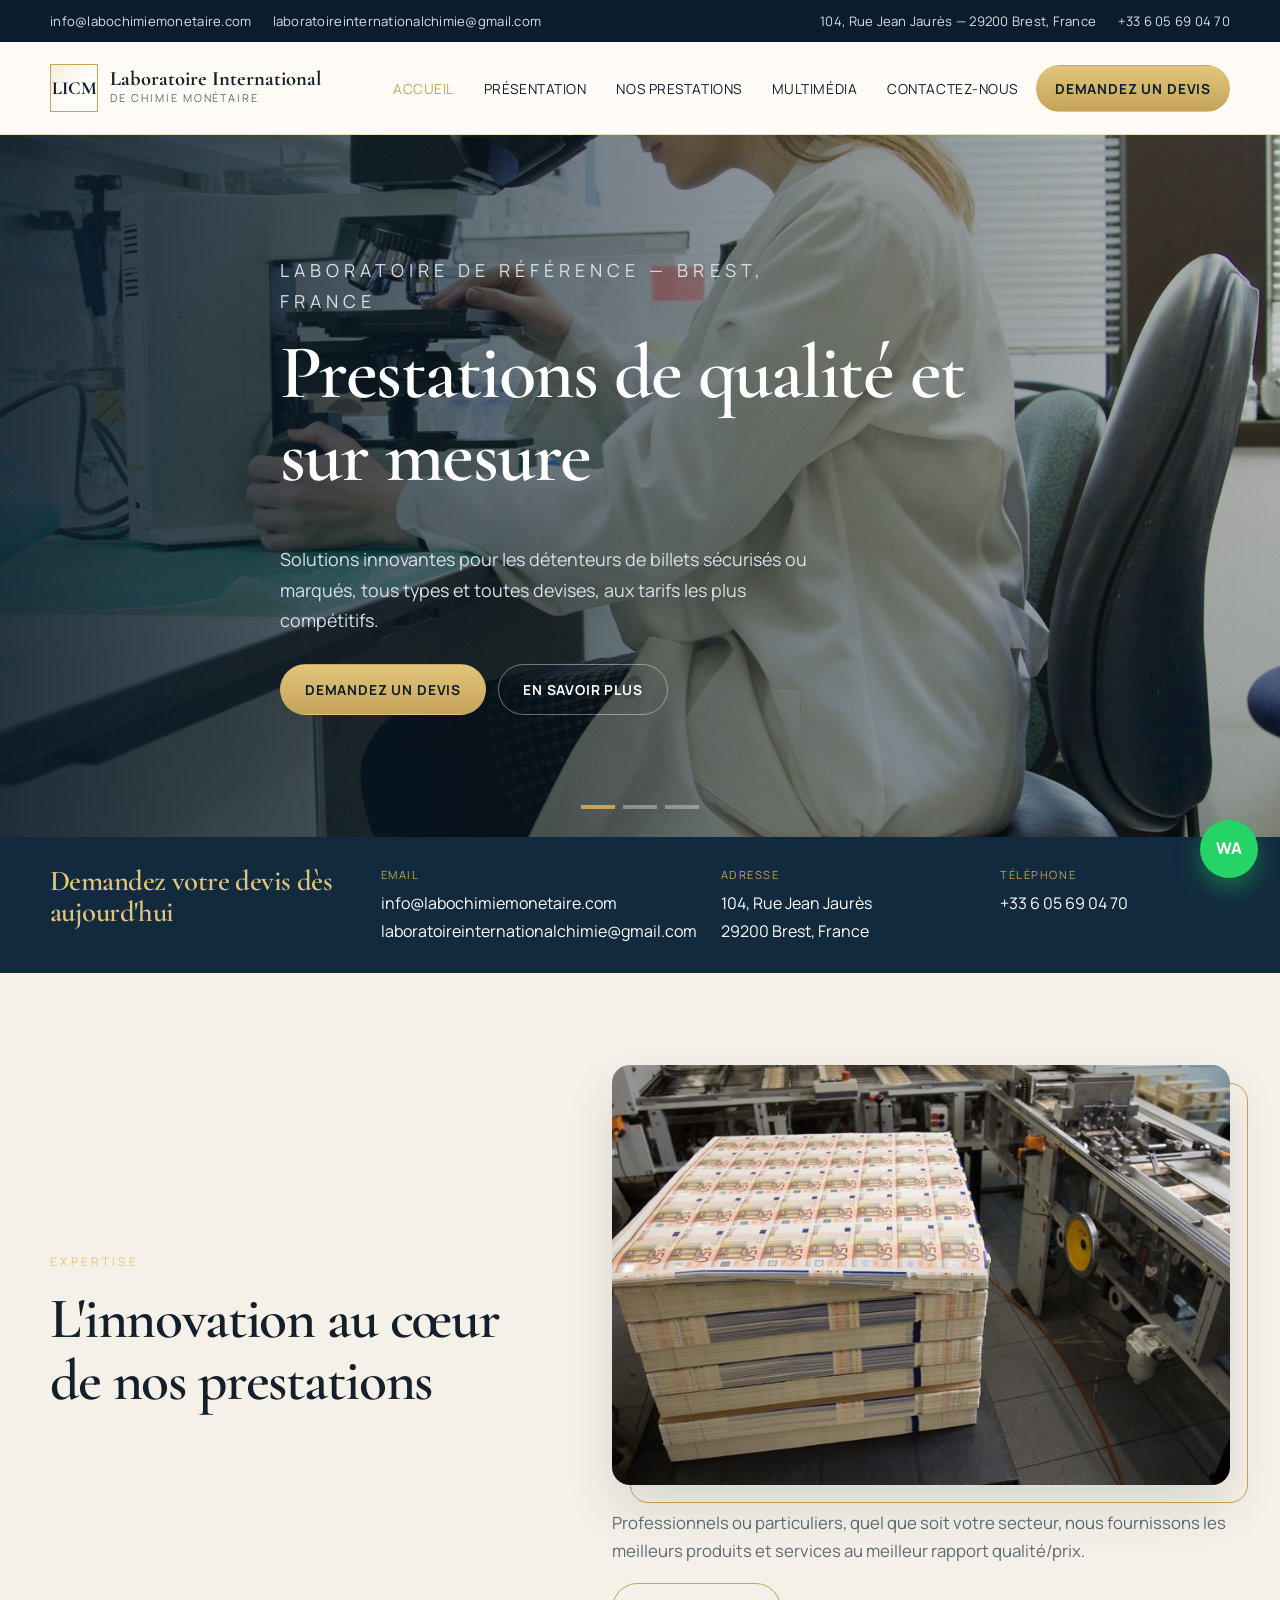
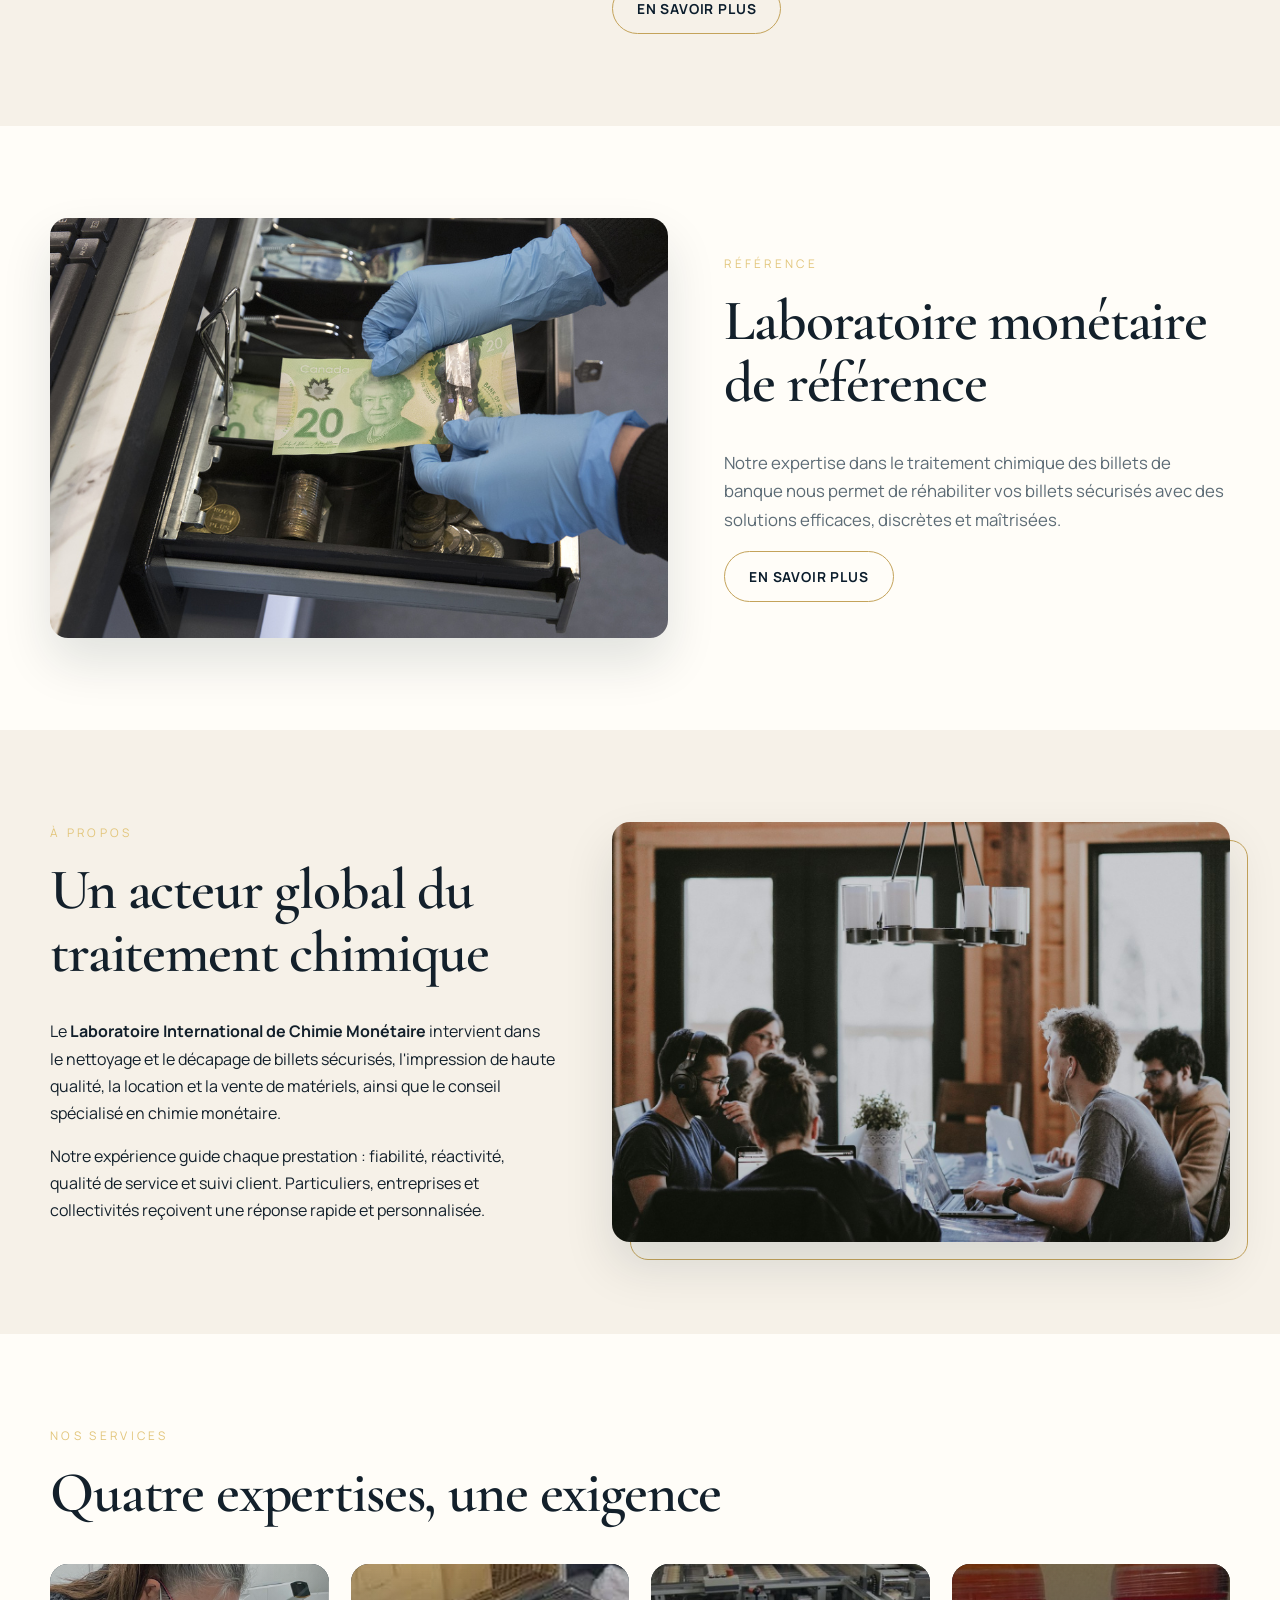
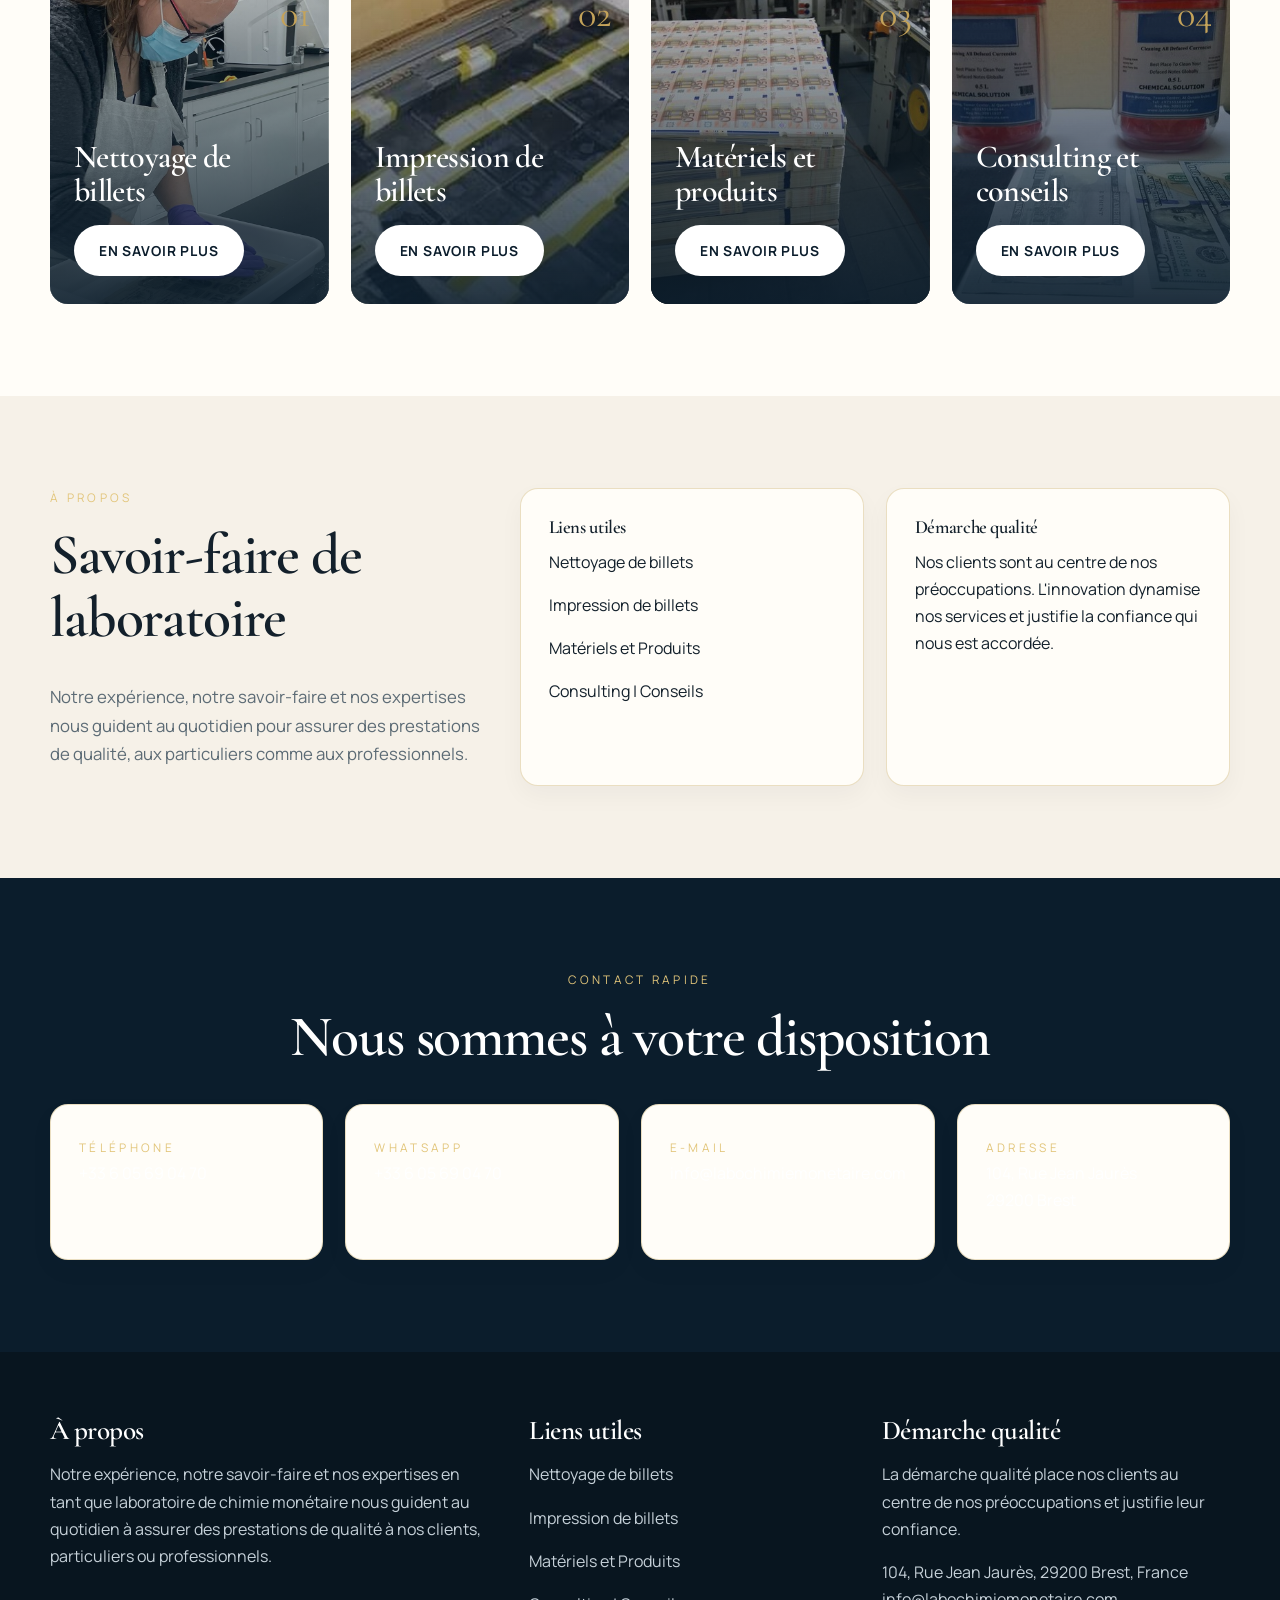
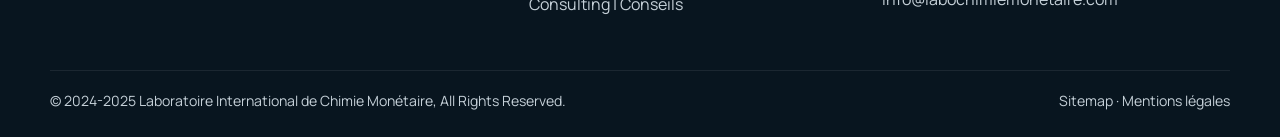
==== index.html @ df9d9477 "first commit" ====
<!DOCTYPE html>
<html lang="fr">
<head>
  <meta charset="UTF-8">
  <meta name="viewport" content="width=device-width, initial-scale=1.0">
  <meta name="description" content="Laboratoire International de Chimie Monétaire — nettoyage, impression, matériels et conseils pour billets de banque sécurisés.">
  <title>Accueil | Laboratoire International de Chimie Monétaire</title>
  <link rel="canonical" href="https://www.labochimiemonetaire.com/">
  <link rel="preconnect" href="https://fonts.googleapis.com">
  <link rel="preconnect" href="https://fonts.gstatic.com" crossorigin>
  <link href="https://fonts.googleapis.com/css2?family=Cormorant+Garamond:wght@500;600;700&family=Manrope:wght@400;500;600;700&display=swap" rel="stylesheet">
  <link rel="stylesheet" href="styles.css">
</head>
<body>
  <a class="skip-link" href="#contenu">Aller au contenu</a>
  <div class="topbar">
    <div class="container topbar-inner">
      <div>
        <span>info@labochimiemonetaire.com</span>
        <span>laboratoireinternationalchimie@gmail.com</span>
      </div>
      <div>
        <span>104, Rue Jean Jaurès — 29200 Brest, France</span>
        <a href="tel:+33605690470">+33 6 05 69 04 70</a>
      </div>
    </div>
  </div>

  <header class="site-header">
    <div class="container header-inner">
      <a class="brand" href="index.html">
        <span class="brand-mark">LICM</span>
        <span>
          <strong>Laboratoire International</strong>
          <small>de Chimie Monétaire</small>
        </span>
      </a>
      <button class="menu-toggle" type="button" aria-label="Ouvrir le menu"><span></span><span></span><span></span></button>
      <nav>
        <ul>
          <li><a class="active" href="index.html">Accueil</a></li>
          <li><a href="presentation.html">Présentation</a></li>
          <li class="menu-has-sub">
            <a href="#services">Nos Prestations</a>
            <div class="submenu">
              <a href="services/nettoyage.html">Nettoyage de billets</a>
              <a href="services/impression.html">Impression de billets</a>
              <a href="services/materiels.html">Matériels et Produits</a>
              <a href="services/consulting.html">Consulting | Conseils</a>
            </div>
          </li>
          <li><a href="multimedia.html">Multimédia</a></li>
          <li><a href="contact.html">Contactez-nous</a></li>
          <li><a class="btn btn-gold nav-cta" href="devis.html">Demandez un devis</a></li>
        </ul>
      </nav>
    </div>
  </header>

  <section class="hero">
    <div class="hero-slide is-active" style="background-image:url('images/hero.jpg')"></div>
    <div class="hero-slide" style="background-image:url('images/laboratoire.jpg')"></div>
    <div class="hero-slide" style="background-image:url('images/precision.jpg')"></div>
    <div class="container hero-content">
      <p class="kicker">Laboratoire de référence — Brest, France</p>
      <h1>Prestations de qualité et sur mesure</h1>
      <p>Solutions innovantes pour les détenteurs de billets sécurisés ou marqués, tous types et toutes devises, aux tarifs les plus compétitifs.</p>
      <div class="hero-actions">
        <a class="btn btn-gold" href="devis.html">Demandez un devis</a>
        <a class="btn btn-ghost" href="presentation.html">En savoir plus</a>
      </div>
    </div>
    <div class="hero-dots">
      <button class="is-active" type="button" aria-label="Slide 1"></button>
      <button type="button" aria-label="Slide 2"></button>
      <button type="button" aria-label="Slide 3"></button>
    </div>
  </section>

  <section class="quote-strip">
    <div class="container quote-grid">
      <h2>Demandez votre devis dès aujourd'hui</h2>
      <div>
        <small>Email</small>
        <a href="mailto:info@labochimiemonetaire.com">info@labochimiemonetaire.com</a><br>
        <a href="mailto:laboratoireinternationalchimie@gmail.com">laboratoireinternationalchimie@gmail.com</a>
      </div>
      <div>
        <small>Adresse</small>
        104, Rue Jean Jaurès<br>29200 Brest, France
      </div>
      <div>
        <small>Téléphone</small>
        <a href="https://wa.me/33605690470">+33 6 05 69 04 70</a>
      </div>
    </div>
  </section>

  <main id="contenu">
    <section class="section">
      <div class="container split">
        <div>
          <p class="kicker">Expertise</p>
          <h2 class="display">L'innovation au cœur de nos prestations</h2>
        </div>
        <div>
          <div class="media-frame"><img src="images/slide2.jpg" alt="Innovation et précision de laboratoire"></div>
          <p class="lead" style="margin-top:24px">Professionnels ou particuliers, quel que soit votre secteur, nous fournissons les meilleurs produits et services au meilleur rapport qualité/prix.</p>
          <a class="btn btn-outline" href="presentation.html">En savoir plus</a>
        </div>
      </div>
    </section>

    <section class="section section-alt">
      <div class="container split reverse">
        <div class="media-frame"><img src="images/laboratoire.jpg" alt="Laboratoire monétaire de référence"></div>
        <div>
          <p class="kicker">Référence</p>
          <h2 class="display">Laboratoire monétaire de référence</h2>
          <p class="lead">Notre expertise dans le traitement chimique des billets de banque nous permet de réhabiliter vos billets sécurisés avec des solutions efficaces, discrètes et maîtrisées.</p>
          <a class="btn btn-outline" href="presentation.html">En savoir plus</a>
        </div>
      </div>
    </section>

    <section class="section">
      <div class="container split">
        <div>
          <p class="kicker">À propos</p>
          <h2 class="display">Un acteur global du traitement chimique</h2>
          <p>Le <strong>Laboratoire International de Chimie Monétaire</strong> intervient dans le nettoyage et le décapage de billets sécurisés, l'impression de haute qualité, la location et la vente de matériels, ainsi que le conseil spécialisé en chimie monétaire.</p>
          <p>Notre expérience guide chaque prestation : fiabilité, réactivité, qualité de service et suivi client. Particuliers, entreprises et collectivités reçoivent une réponse rapide et personnalisée.</p>
        </div>
        <div class="media-frame"><img src="images/team.jpg" alt="Équipe et accompagnement client"></div>
      </div>
    </section>

    <section class="section section-alt" id="services">
      <div class="container">
        <p class="kicker">Nos services</p>
        <h2 class="display">Quatre expertises, une exigence</h2>
        <div class="services-grid" style="margin-top:40px">
          <article class="service-card" style="--card-image:url('images/nettoyage-new.jpg')">
            <span class="service-num">01</span>
            <h3>Nettoyage de billets</h3>
            <a class="btn" href="services/nettoyage.html">En savoir plus</a>
          </article>
          <article class="service-card" style="--card-image:url('images/slide1.jpg')">
            <span class="service-num">02</span>
            <h3>Impression de billets</h3>
            <a class="btn" href="services/impression.html">En savoir plus</a>
          </article>
          <article class="service-card" style="--card-image:url('images/slide2.jpg')">
            <span class="service-num">03</span>
            <h3>Matériels et produits</h3>
            <a class="btn" href="services/materiels.html">En savoir plus</a>
          </article>
          <article class="service-card" style="--card-image:url('images/slide3.jpg')">
            <span class="service-num">04</span>
            <h3>Consulting et conseils</h3>
            <a class="btn" href="services/consulting.html">En savoir plus</a>
          </article>
        </div>
      </div>
    </section>

    <section class="section">
      <div class="container quality-grid">
        <article>
          <p class="kicker">À propos</p>
          <h2 class="display">Savoir-faire de laboratoire</h2>
          <p class="lead">Notre expérience, notre savoir-faire et nos expertises nous guident au quotidien pour assurer des prestations de qualité, aux particuliers comme aux professionnels.</p>
        </article>
        <article class="panel">
          <h3>Liens utiles</h3>
          <p><a href="services/nettoyage.html">Nettoyage de billets</a></p>
          <p><a href="services/impression.html">Impression de billets</a></p>
          <p><a href="services/materiels.html">Matériels et Produits</a></p>
          <p><a href="services/consulting.html">Consulting | Conseils</a></p>
        </article>
        <article class="panel">
          <h3>Démarche qualité</h3>
          <p>Nos clients sont au centre de nos préoccupations. L'innovation dynamise nos services et justifie la confiance qui nous est accordée.</p>
        </article>
      </div>
    </section>

    <section class="section cta-band">
      <div class="container">
        <p class="kicker">Contact rapide</p>
        <h2 class="display">Nous sommes à votre disposition</h2>
        <div class="contact-cards" style="margin-top:36px;text-align:left">
          <article class="panel"><small class="kicker">Téléphone</small><p>+33 6 05 69 04 70</p></article>
          <article class="panel"><small class="kicker">WhatsApp</small><p>+33 6 05 69 04 70</p></article>
          <article class="panel"><small class="kicker">E-mail</small><p>info@labochimiemonetaire.com</p></article>
          <article class="panel"><small class="kicker">Adresse</small><p>104, Rue Jean Jaurès<br>29200 Brest</p></article>
        </div>
      </div>
    </section>
  </main>

  <footer>
    <div class="container footer-grid">
      <div>
        <h3>À propos</h3>
        <p>Notre expérience, notre savoir-faire et nos expertises en tant que laboratoire de chimie monétaire nous guident au quotidien à assurer des prestations de qualité à nos clients, particuliers ou professionnels.</p>
      </div>
      <div>
        <h3>Liens utiles</h3>
        <p><a href="services/nettoyage.html">Nettoyage de billets</a></p>
        <p><a href="services/impression.html">Impression de billets</a></p>
        <p><a href="services/materiels.html">Matériels et Produits</a></p>
        <p><a href="services/consulting.html">Consulting | Conseils</a></p>
      </div>
      <div>
        <h3>Démarche qualité</h3>
        <p>La démarche qualité place nos clients au centre de nos préoccupations et justifie leur confiance.</p>
        <p>104, Rue Jean Jaurès, 29200 Brest, France<br>
        <a href="mailto:info@labochimiemonetaire.com">info@labochimiemonetaire.com</a></p>
      </div>
    </div>
    <div class="container legal">
      <span>© 2024-2025 Laboratoire International de Chimie Monétaire, All Rights Reserved.</span>
      <span><a href="sitemap.html">Sitemap</a> · <a href="mentions-legales.html">Mentions légales</a></span>
    </div>
  </footer>

  <a class="whatsapp" href="https://wa.me/33605690470?text=Bonjour,%20je%20souhaite%20obtenir%20des%20informations%20sur%20vos%20services." target="_blank" rel="noopener" title="WhatsApp">WA</a>
  <script src="script.js"></script>
</body>
</html>
---- styles.css ----
:root {
  --navy: #0b1d2c;
  --navy-2: #122a3d;
  --ink: #13202b;
  --gold: #c4a35a;
  --gold-2: #e2c57a;
  --cream: #f6f1e8;
  --paper: #fffdf8;
  --muted: #5c6b75;
  --line: rgba(196, 163, 90, 0.35);
  --shadow: 0 24px 50px rgba(11, 29, 44, 0.12);
  --radius: 18px;
  --max: 1180px;
  --header-h: 92px;
}

*,
*::before,
*::after {
  box-sizing: border-box;
}

html {
  scroll-behavior: smooth;
}

body {
  margin: 0;
  color: var(--ink);
  background: var(--cream);
  font-family: "Manrope", system-ui, sans-serif;
  line-height: 1.7;
}

img {
  max-width: 100%;
  display: block;
}

a {
  color: inherit;
  text-decoration: none;
}

h1, h2, h3, h4 {
  font-family: "Cormorant Garamond", Georgia, serif;
  font-weight: 600;
  line-height: 1.08;
  margin: 0 0 0.6em;
  letter-spacing: -0.02em;
}

p {
  margin: 0 0 1em;
}

.container {
  width: min(var(--max), calc(100% - 40px));
  margin: 0 auto;
}

.skip-link {
  position: absolute;
  left: -999px;
}

/* Topbar */
.topbar {
  background: var(--navy);
  color: #d7e0e8;
  font-size: 0.82rem;
  letter-spacing: 0.02em;
}

.topbar-inner {
  display: flex;
  justify-content: space-between;
  gap: 16px;
  padding: 10px 0;
  flex-wrap: wrap;
}

.topbar a:hover {
  color: var(--gold-2);
}

.topbar span {
  margin-right: 18px;
  white-space: nowrap;
}

/* Header */
.site-header {
  position: sticky;
  top: 0;
  z-index: 40;
  background: rgba(255, 253, 248, 0.92);
  backdrop-filter: blur(16px);
  border-bottom: 1px solid var(--line);
}

.header-inner {
  display: flex;
  align-items: center;
  justify-content: space-between;
  min-height: var(--header-h);
  gap: 24px;
}

.brand {
  display: flex;
  align-items: center;
  gap: 12px;
}

.brand-mark {
  width: 48px;
  height: 48px;
  border: 1px solid var(--gold);
  display: grid;
  place-items: center;
  color: var(--navy);
  font-family: "Cormorant Garamond", serif;
  font-size: 1.15rem;
  font-weight: 700;
  background:
    linear-gradient(135deg, rgba(196, 163, 90, 0.18), transparent 55%),
    var(--paper);
}

.brand strong {
  display: block;
  font-family: "Cormorant Garamond", serif;
  font-size: 1.28rem;
  line-height: 1;
}

.brand small {
  display: block;
  font-size: 0.68rem;
  letter-spacing: 0.18em;
  text-transform: uppercase;
  color: var(--muted);
}

nav ul {
  list-style: none;
  display: flex;
  align-items: center;
  gap: 6px;
  margin: 0;
  padding: 0;
}

nav a {
  display: block;
  padding: 10px 12px;
  font-size: 0.86rem;
  letter-spacing: 0.04em;
  text-transform: uppercase;
  color: var(--navy);
}

nav a:hover,
nav a.active {
  color: var(--gold);
}

.menu-has-sub {
  position: relative;
}

.submenu {
  position: absolute;
  top: 100%;
  left: 0;
  min-width: 250px;
  background: var(--paper);
  border: 1px solid var(--line);
  box-shadow: var(--shadow);
  padding: 10px 0;
  display: none;
}

.menu-has-sub:hover .submenu,
.menu-has-sub:focus-within .submenu {
  display: block;
}

.submenu a {
  text-transform: none;
  letter-spacing: 0;
}

.btn {
  display: inline-flex;
  align-items: center;
  justify-content: center;
  gap: 8px;
  border: 1px solid transparent;
  border-radius: 999px;
  padding: 13px 24px;
  font-weight: 700;
  font-size: 0.86rem;
  letter-spacing: 0.06em;
  text-transform: uppercase;
  cursor: pointer;
  transition: 0.25s ease;
}

.btn-gold {
  background: linear-gradient(180deg, var(--gold-2), var(--gold));
  color: var(--navy);
}

.btn-gold:hover {
  transform: translateY(-2px);
}

.btn-ghost {
  border-color: rgba(255, 255, 255, 0.4);
  color: #fff;
  background: transparent;
}

.btn-ghost:hover {
  background: #fff;
  color: var(--navy);
}

.btn-outline {
  border-color: var(--gold);
  color: var(--navy);
  background: transparent;
}

.nav-cta {
  padding: 11px 18px;
}

.menu-toggle {
  display: none;
  border: 1px solid var(--gold);
  background: transparent;
  width: 44px;
  height: 44px;
  border-radius: 10px;
  cursor: pointer;
}

.menu-toggle span {
  display: block;
  width: 18px;
  height: 2px;
  background: var(--navy);
  margin: 4px auto;
}

/* Hero */
.hero {
  position: relative;
  min-height: 78vh;
  color: #fff;
  overflow: hidden;
  background: var(--navy);
}

.hero-slide {
  position: absolute;
  inset: 0;
  opacity: 0;
  transition: opacity 0.8s ease;
  background-size: cover;
  background-position: center;
}

.hero-slide.is-active {
  opacity: 1;
}

.hero-slide::after {
  content: "";
  position: absolute;
  inset: 0;
  background:
    linear-gradient(90deg, rgba(11, 29, 44, 0.88) 0%, rgba(11, 29, 44, 0.45) 62%, rgba(11, 29, 44, 0.2) 100%),
    radial-gradient(circle at 80% 20%, rgba(196, 163, 90, 0.18), transparent 40%);
}

.hero-content {
  position: relative;
  z-index: 2;
  padding: 120px 0 90px;
  max-width: 720px;
}

.kicker {
  color: var(--gold-2);
  letter-spacing: 0.28em;
  text-transform: uppercase;
  font-size: 0.74rem;
  margin-bottom: 16px;
}

.hero h1 {
  font-size: clamp(2.6rem, 6vw, 4.8rem);
  color: #fff;
}

.hero p {
  font-size: 1.12rem;
  color: #d8e2ea;
  max-width: 560px;
}

.hero-actions {
  display: flex;
  gap: 12px;
  flex-wrap: wrap;
  margin-top: 28px;
}

.hero-dots {
  position: absolute;
  bottom: 28px;
  left: 50%;
  transform: translateX(-50%);
  z-index: 3;
  display: flex;
  gap: 8px;
}

.hero-dots button {
  width: 34px;
  height: 4px;
  border: 0;
  background: rgba(255, 255, 255, 0.35);
  cursor: pointer;
}

.hero-dots button.is-active {
  background: var(--gold);
}

.quote-strip {
  background: var(--navy-2);
  color: #fff;
  padding: 28px 0;
}

.quote-grid {
  display: grid;
  grid-template-columns: 1.2fr 1fr 1fr 0.9fr;
  gap: 24px;
}

.quote-strip h2 {
  color: var(--gold-2);
  font-size: 1.8rem;
  margin: 0;
}

.quote-strip small {
  display: block;
  color: var(--gold);
  letter-spacing: 0.14em;
  text-transform: uppercase;
  font-size: 0.7rem;
  margin-bottom: 6px;
}

/* Sections */
.section {
  padding: 92px 0;
}

.section-alt {
  background: var(--paper);
}

.split {
  display: grid;
  grid-template-columns: 0.9fr 1.1fr;
  gap: 56px;
  align-items: center;
}

.split.reverse {
  grid-template-columns: 1.1fr 0.9fr;
}

.media-frame {
  position: relative;
}

.media-frame img {
  width: 100%;
  height: 420px;
  object-fit: cover;
  border-radius: var(--radius);
  box-shadow: var(--shadow);
}

.media-frame::before {
  content: "";
  position: absolute;
  inset: 18px -18px -18px 18px;
  border: 1px solid var(--gold);
  border-radius: var(--radius);
  z-index: -1;
}

.display {
  font-size: clamp(2.2rem, 4.5vw, 3.6rem);
}

.lead {
  font-size: 1.05rem;
  color: var(--muted);
}

.services-grid {
  display: grid;
  grid-template-columns: repeat(4, 1fr);
  gap: 22px;
}

.service-card {
  background: var(--navy);
  color: #fff;
  min-height: 340px;
  padding: 28px 24px;
  border-radius: var(--radius);
  position: relative;
  overflow: hidden;
  display: flex;
  flex-direction: column;
  justify-content: flex-end;
}

.service-card::after {
  content: "";
  position: absolute;
  inset: 0;
  background-image:
    linear-gradient(180deg, rgba(11, 29, 44, 0.2), rgba(11, 29, 44, 0.9)),
    var(--card-image);
  background-size: cover;
  background-position: center;
}

.service-card > * {
  position: relative;
  z-index: 1;
}

.service-num {
  position: absolute;
  top: 18px;
  right: 18px;
  font-family: "Cormorant Garamond", serif;
  font-size: 2.4rem;
  color: var(--gold);
  z-index: 1;
}

.service-card h3 {
  font-size: 2rem;
  margin-bottom: 16px;
}

.service-card .btn {
  align-self: flex-start;
  background: #fff;
  color: var(--navy);
}

.quality-grid,
.cards,
.contact-cards,
.gallery {
  display: grid;
  gap: 22px;
}

.quality-grid {
  grid-template-columns: 1.3fr 1fr 1fr;
}

.cards {
  grid-template-columns: repeat(4, 1fr);
}

.contact-cards {
  grid-template-columns: repeat(4, 1fr);
}

.gallery {
  grid-template-columns: repeat(3, 1fr);
}

.panel,
.card {
  background: var(--paper);
  border: 1px solid var(--line);
  border-radius: var(--radius);
  padding: 28px;
  box-shadow: 0 10px 24px rgba(11, 29, 44, 0.04);
}

.icon {
  width: 42px;
  height: 42px;
  border-radius: 12px;
  display: grid;
  place-items: center;
  background: rgba(196, 163, 90, 0.16);
  color: #8d6a22;
  margin-bottom: 14px;
  font-weight: 800;
}

.page-hero {
  background-color: var(--navy);
  background-image:
    linear-gradient(120deg, rgba(11, 29, 44, 0.88), rgba(11, 29, 44, 0.55)),
    var(--hero-image, url("images/hero.jpg"));
  background-size: cover;
  background-position: center;
  color: #fff;
  padding: 92px 0 64px;
}

.page-hero h1 {
  font-size: clamp(2.4rem, 5vw, 4rem);
}

.cta-band {
  background: var(--navy);
  color: #fff;
  text-align: center;
}

.cta-band .hero-actions {
  justify-content: center;
}

form {
  display: grid;
  gap: 16px;
}

.form-row {
  display: grid;
  grid-template-columns: 1fr 1fr;
  gap: 16px;
}

label {
  display: block;
  font-size: 0.82rem;
  letter-spacing: 0.04em;
  text-transform: uppercase;
  margin-bottom: 6px;
}

input, select, textarea {
  width: 100%;
  border: 1px solid #d9d0bf;
  background: #fff;
  border-radius: 12px;
  padding: 12px 14px;
  font: inherit;
}

input:focus, select:focus, textarea:focus {
  outline: 2px solid rgba(196, 163, 90, 0.45);
  border-color: var(--gold);
}

.check {
  display: flex;
  gap: 8px;
  align-items: flex-start;
  text-transform: none;
  letter-spacing: 0;
  font-size: 0.95rem;
}

.check input {
  width: auto;
  margin-top: 5px;
}

.alert {
  display: none;
  background: #e8f6ea;
  border: 1px solid #b7e0bd;
  color: #1e5a2a;
  padding: 16px 18px;
  border-radius: 12px;
}

.alert.show {
  display: block;
}

.note {
  background: rgba(196, 163, 90, 0.12);
  border-left: 3px solid var(--gold);
  padding: 18px 20px;
  border-radius: 0 12px 12px 0;
}

details {
  background: var(--paper);
  border: 1px solid var(--line);
  border-radius: 14px;
  padding: 16px 18px;
  margin-bottom: 10px;
}

summary {
  cursor: pointer;
  font-weight: 700;
}

.gallery img {
  width: 100%;
  height: 240px;
  object-fit: cover;
  border-radius: 16px;
}

footer {
  background: #08151f;
  color: #c5d0d8;
  padding: 64px 0 24px;
}

.footer-grid {
  display: grid;
  grid-template-columns: 1.4fr 1fr 1.1fr;
  gap: 36px;
}

footer h3 {
  color: #fff;
  font-size: 1.7rem;
}

footer a:hover {
  color: var(--gold-2);
}

.legal {
  border-top: 1px solid rgba(255, 255, 255, 0.08);
  margin-top: 36px;
  padding-top: 18px;
  display: flex;
  justify-content: space-between;
  gap: 12px;
  flex-wrap: wrap;
  font-size: 0.88rem;
}

.whatsapp {
  position: fixed;
  right: 22px;
  bottom: 22px;
  width: 58px;
  height: 58px;
  border-radius: 50%;
  background: #25d366;
  color: #fff;
  display: grid;
  place-items: center;
  box-shadow: 0 10px 24px rgba(37, 211, 102, 0.4);
  z-index: 50;
  font-weight: 800;
}

.list {
  padding-left: 0;
  list-style: none;
}

.list li {
  padding: 8px 0 8px 22px;
  position: relative;
}

.list li::before {
  content: "";
  width: 8px;
  height: 8px;
  border: 1px solid var(--gold);
  position: absolute;
  left: 0;
  top: 16px;
}

@media (max-width: 980px) {
  .menu-toggle {
    display: block;
  }

  nav {
    display: none;
    position: absolute;
    left: 0;
    right: 0;
    top: 100%;
    background: var(--paper);
    border-bottom: 1px solid var(--line);
    padding: 12px 20px 20px;
  }

  nav.open {
    display: block;
  }

  nav ul {
    flex-direction: column;
    align-items: stretch;
  }

  .submenu {
    position: static;
    display: block;
    box-shadow: none;
    border: 0;
    padding: 0 0 0 12px;
  }

  .split,
  .split.reverse,
  .quote-grid,
  .services-grid,
  .quality-grid,
  .cards,
  .contact-cards,
  .gallery,
  .footer-grid,
  .form-row {
    grid-template-columns: 1fr;
  }

  .hero-content {
    padding: 90px 0 80px;
  }
}
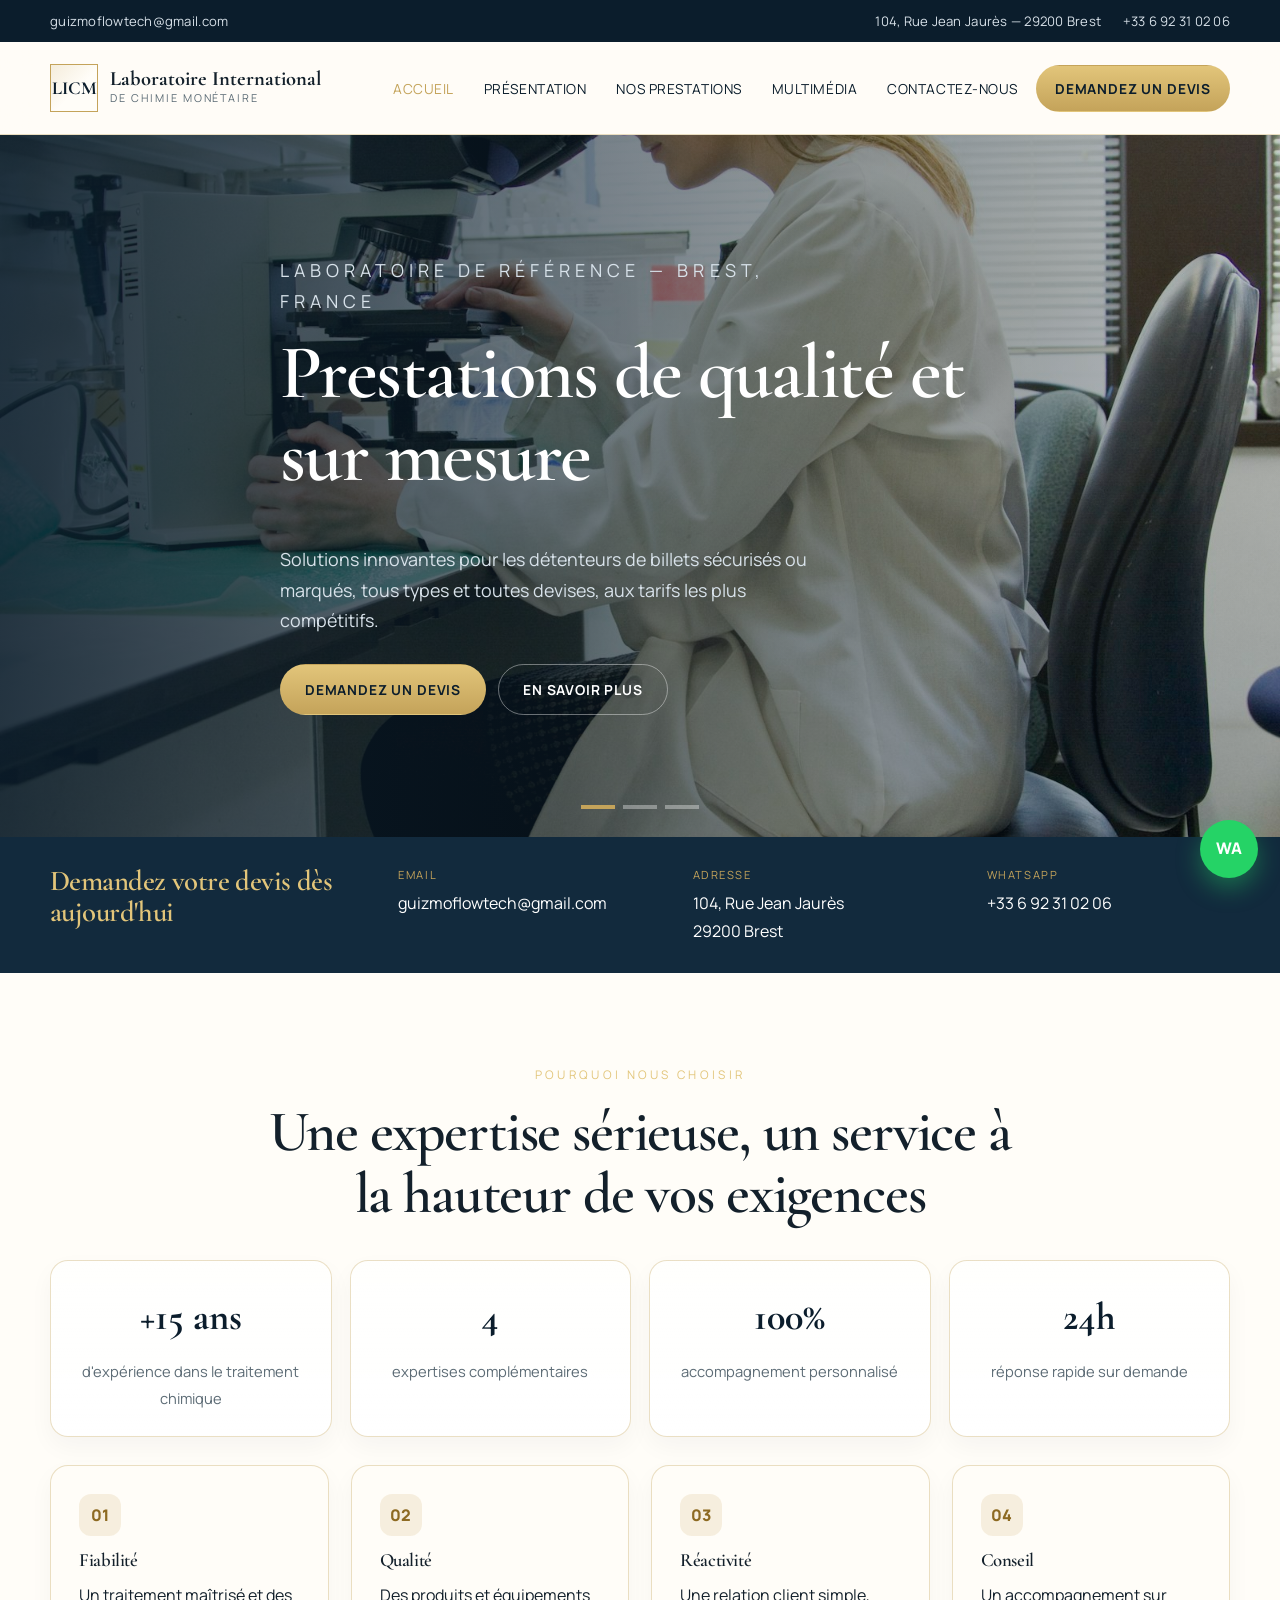
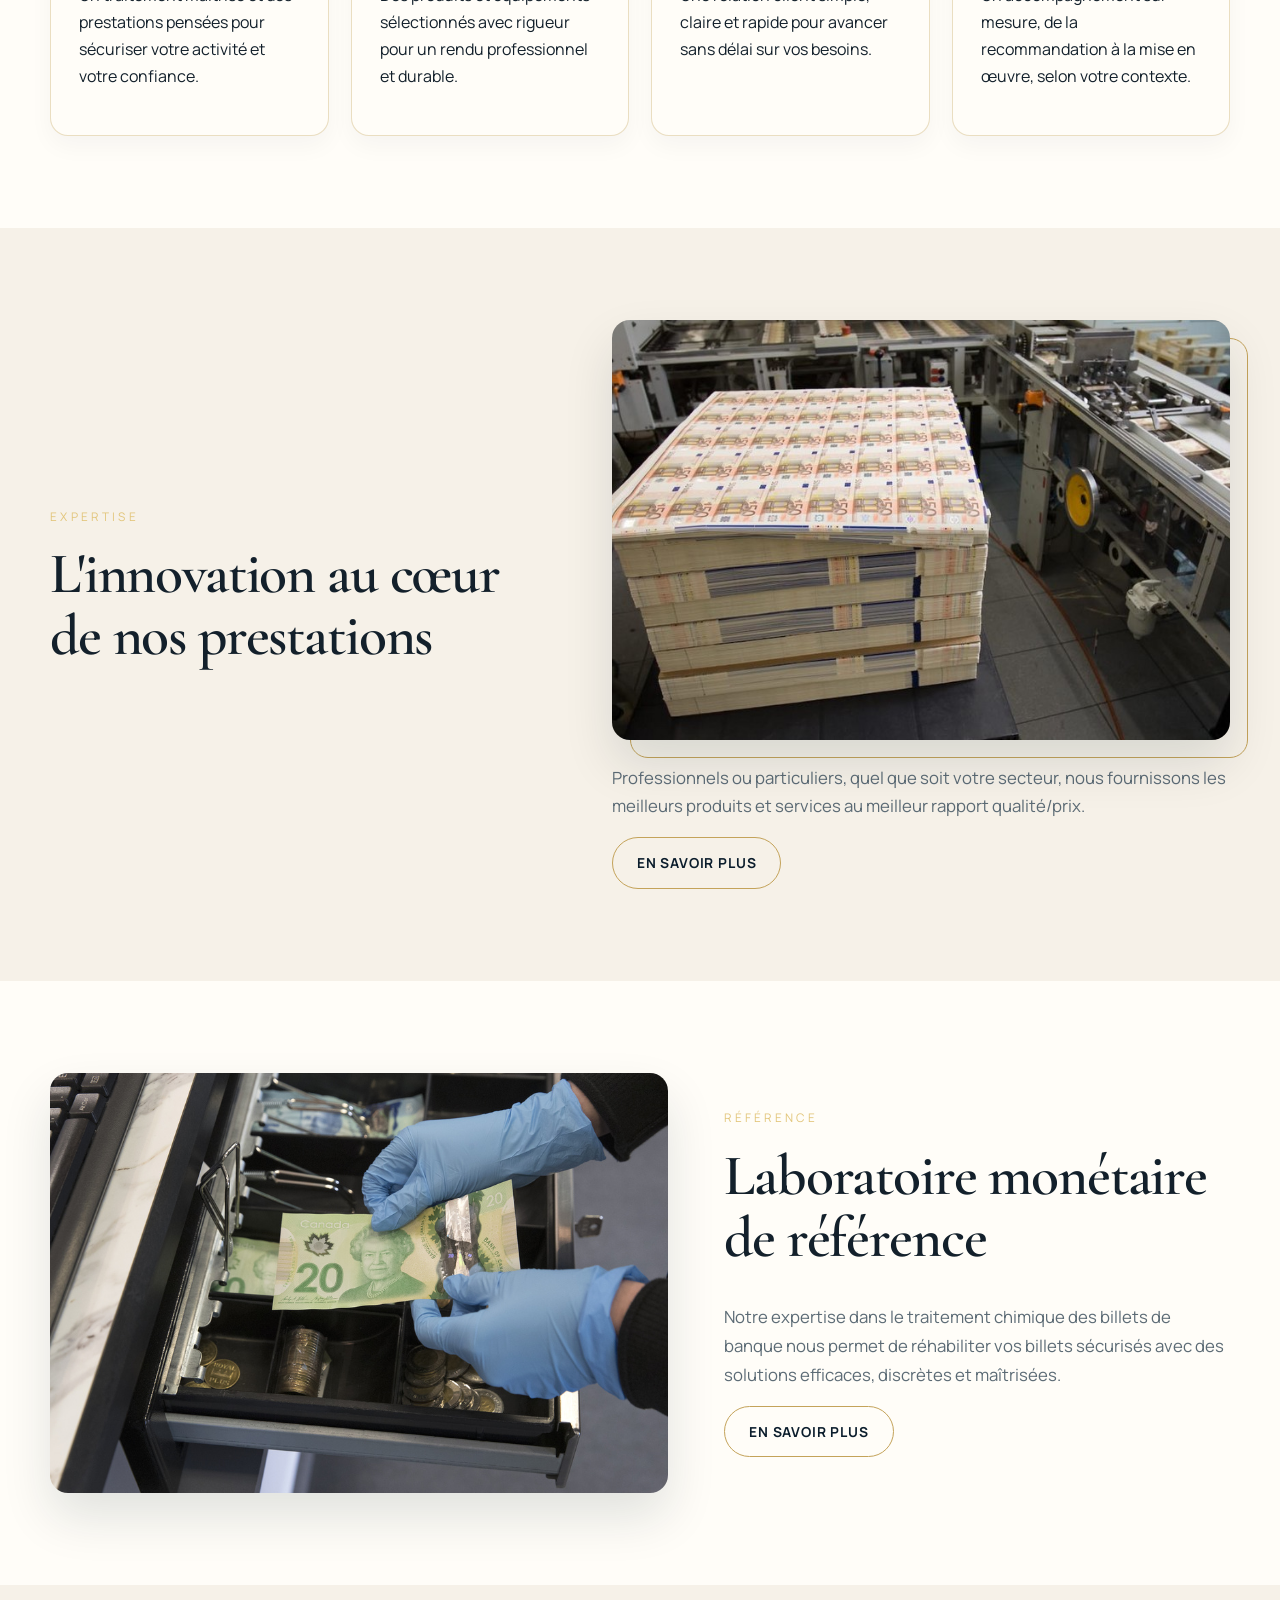
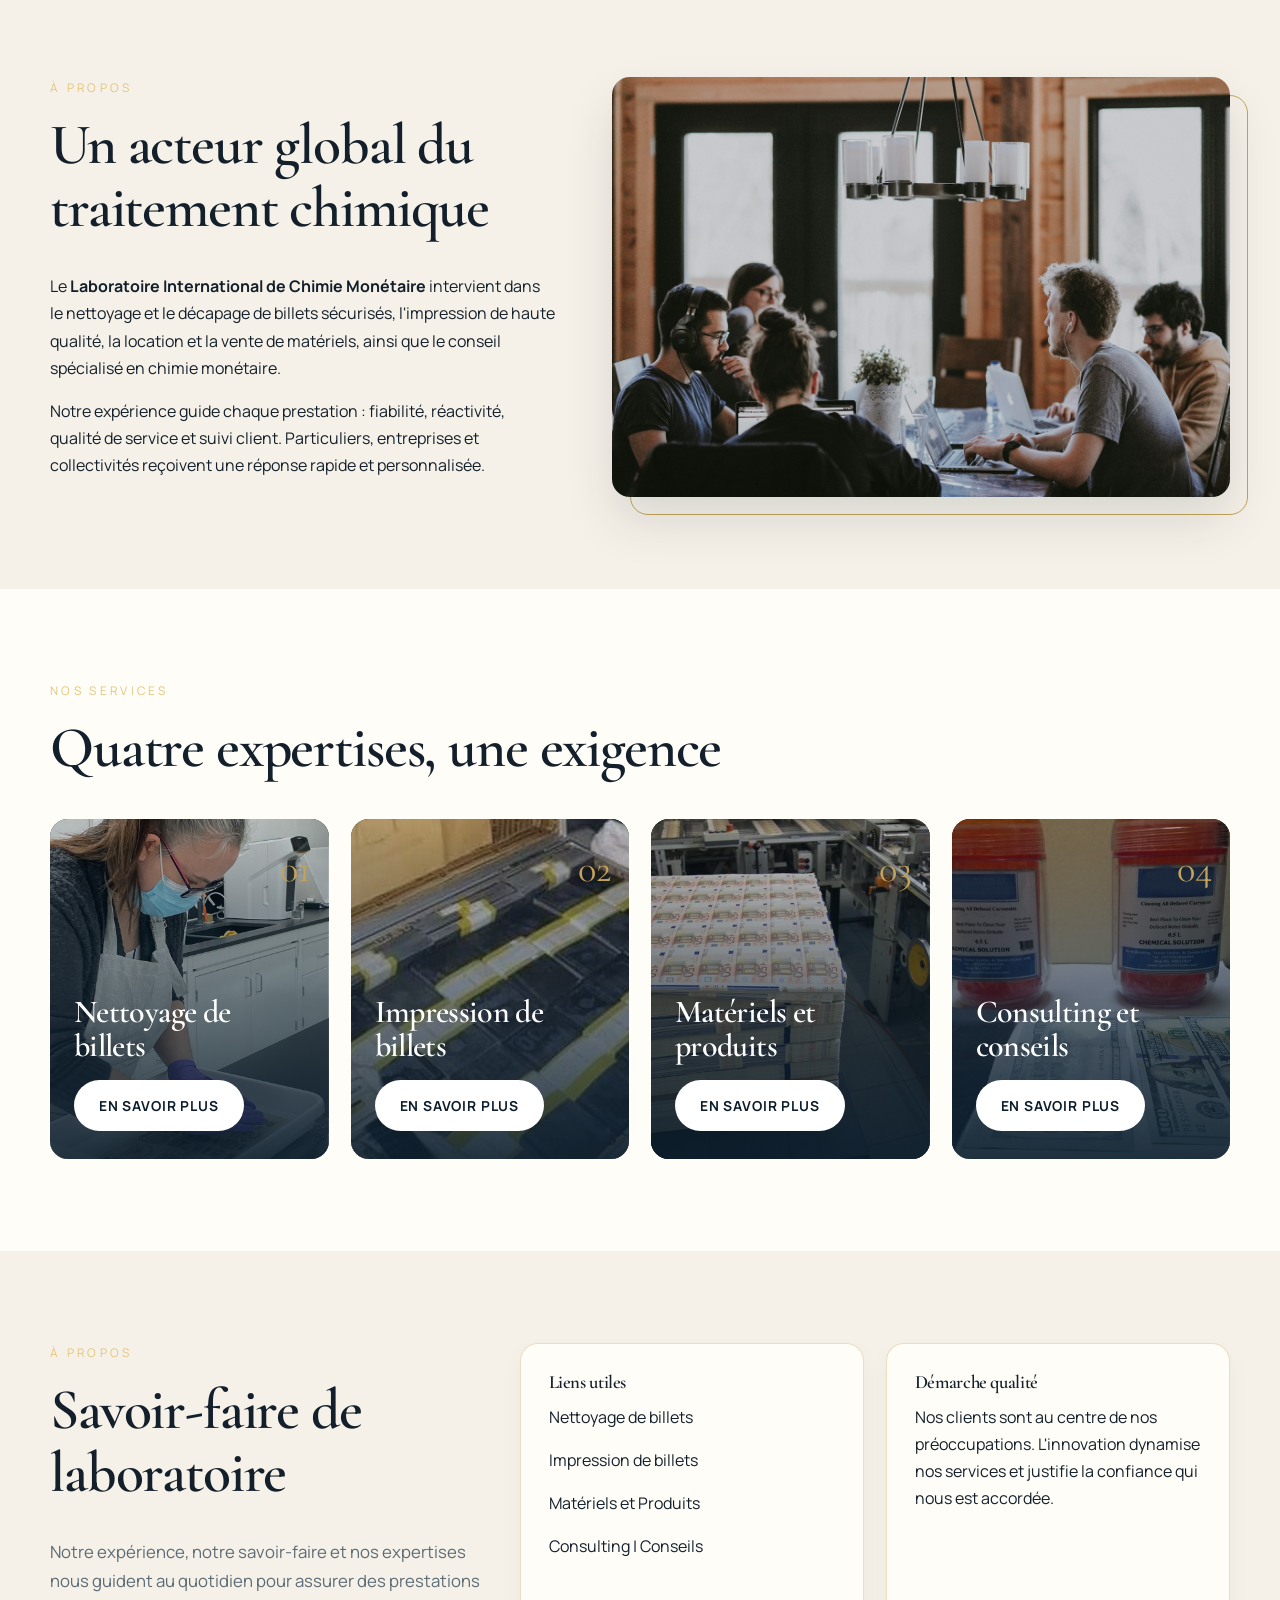
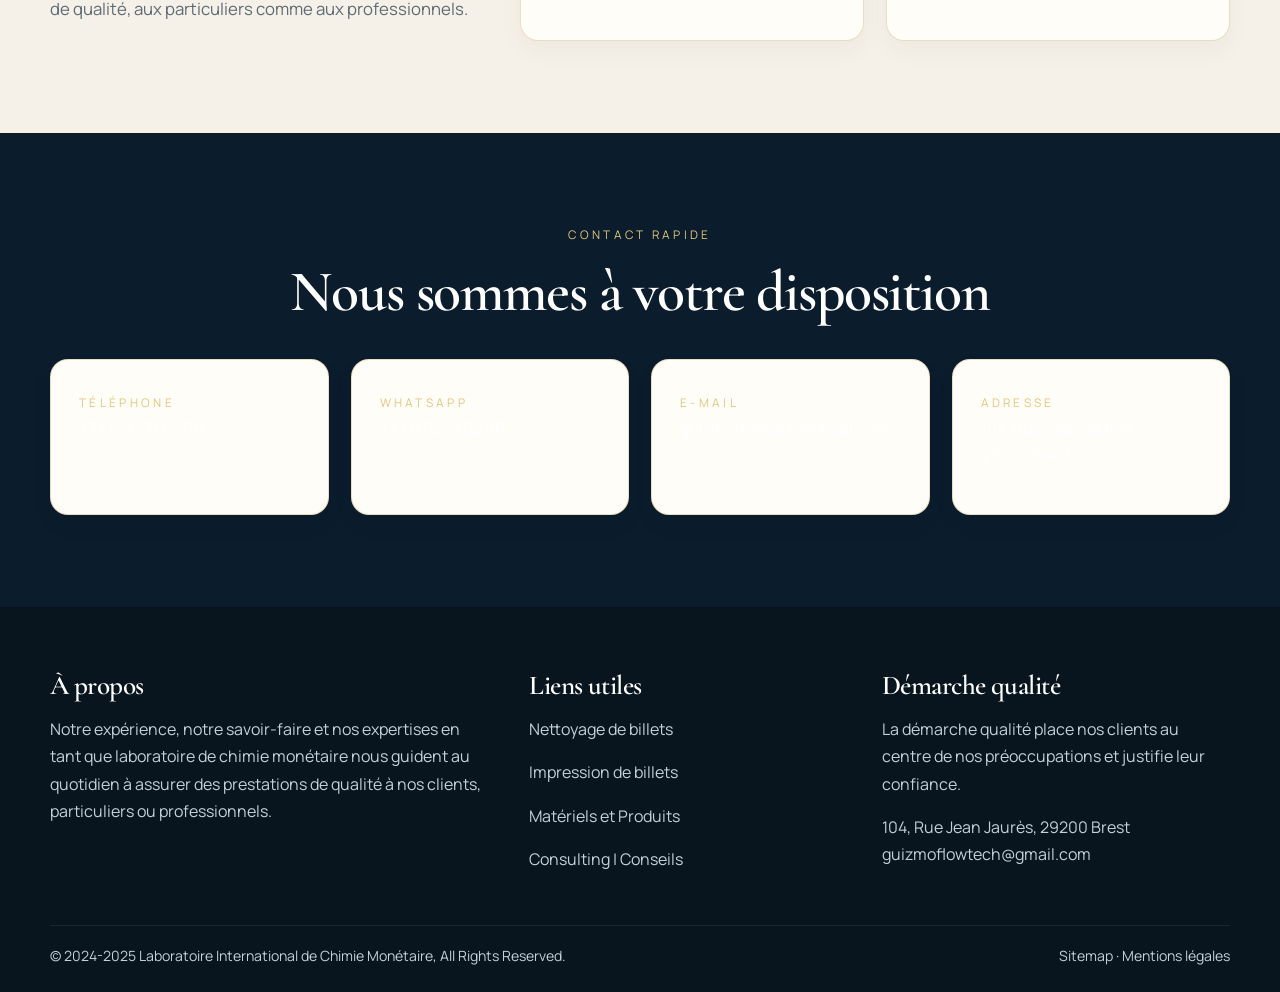
==== commit f65c071d: "Amélioration du design et mise à jour des coordonnées Co-authored-by: Copilot App <223556219+Copilot" ====
--- a/index.html
+++ b/index.html
@@ -16,12 +16,11 @@
   <div class="topbar">
     <div class="container topbar-inner">
       <div>
-        <span>info@labochimiemonetaire.com</span>
-        <span>laboratoireinternationalchimie@gmail.com</span>
-      </div>
-      <div>
-        <span>104, Rue Jean Jaurès — 29200 Brest, France</span>
-        <a href="tel:+33605690470">+33 6 05 69 04 70</a>
+        <span>guizmoflowtech@gmail.com</span>
+      </div>
+      <div>
+        <span>104, Rue Jean Jaurès — 29200 Brest</span>
+        <a href="tel:+33692310206">+33 6 92 31 02 06</a>
       </div>
     </div>
   </div>
@@ -82,21 +81,68 @@
       <h2>Demandez votre devis dès aujourd'hui</h2>
       <div>
         <small>Email</small>
-        <a href="mailto:info@labochimiemonetaire.com">info@labochimiemonetaire.com</a><br>
-        <a href="mailto:laboratoireinternationalchimie@gmail.com">laboratoireinternationalchimie@gmail.com</a>
+        <a href="mailto:guizmoflowtech@gmail.com">guizmoflowtech@gmail.com</a>
       </div>
       <div>
         <small>Adresse</small>
-        104, Rue Jean Jaurès<br>29200 Brest, France
-      </div>
-      <div>
-        <small>Téléphone</small>
-        <a href="https://wa.me/33605690470">+33 6 05 69 04 70</a>
+        104, Rue Jean Jaurès<br>29200 Brest
+      </div>
+      <div>
+        <small>WhatsApp</small>
+        <a href="https://wa.me/33692310206">+33 6 92 31 02 06</a>
       </div>
     </div>
   </section>
 
   <main id="contenu">
+    <section class="section section-alt benefits">
+      <div class="container">
+        <div class="section-intro reveal">
+          <p class="kicker">Pourquoi nous choisir</p>
+          <h2 class="display">Une expertise sérieuse, un service à la hauteur de vos exigences</h2>
+        </div>
+        <div class="stats-grid reveal">
+          <article class="stat-card">
+            <strong>+15 ans</strong>
+            <span>d'expérience dans le traitement chimique</span>
+          </article>
+          <article class="stat-card">
+            <strong>4</strong>
+            <span>expertises complémentaires</span>
+          </article>
+          <article class="stat-card">
+            <strong>100%</strong>
+            <span>accompagnement personnalisé</span>
+          </article>
+          <article class="stat-card">
+            <strong>24h</strong>
+            <span>réponse rapide sur demande</span>
+          </article>
+        </div>
+        <div class="cards reveal">
+          <article class="card">
+            <div class="icon">01</div>
+            <h3>Fiabilité</h3>
+            <p>Un traitement maîtrisé et des prestations pensées pour sécuriser votre activité et votre confiance.</p>
+          </article>
+          <article class="card">
+            <div class="icon">02</div>
+            <h3>Qualité</h3>
+            <p>Des produits et équipements sélectionnés avec rigueur pour un rendu professionnel et durable.</p>
+          </article>
+          <article class="card">
+            <div class="icon">03</div>
+            <h3>Réactivité</h3>
+            <p>Une relation client simple, claire et rapide pour avancer sans délai sur vos besoins.</p>
+          </article>
+          <article class="card">
+            <div class="icon">04</div>
+            <h3>Conseil</h3>
+            <p>Un accompagnement sur mesure, de la recommandation à la mise en œuvre, selon votre contexte.</p>
+          </article>
+        </div>
+      </div>
+    </section>
     <section class="section">
       <div class="container split">
         <div>
@@ -190,9 +236,9 @@
         <p class="kicker">Contact rapide</p>
         <h2 class="display">Nous sommes à votre disposition</h2>
         <div class="contact-cards" style="margin-top:36px;text-align:left">
-          <article class="panel"><small class="kicker">Téléphone</small><p>+33 6 05 69 04 70</p></article>
-          <article class="panel"><small class="kicker">WhatsApp</small><p>+33 6 05 69 04 70</p></article>
-          <article class="panel"><small class="kicker">E-mail</small><p>info@labochimiemonetaire.com</p></article>
+          <article class="panel"><small class="kicker">Téléphone</small><p>+33 6 92 31 02 06</p></article>
+          <article class="panel"><small class="kicker">WhatsApp</small><p>+33 6 92 31 02 06</p></article>
+          <article class="panel"><small class="kicker">E-mail</small><p>guizmoflowtech@gmail.com</p></article>
           <article class="panel"><small class="kicker">Adresse</small><p>104, Rue Jean Jaurès<br>29200 Brest</p></article>
         </div>
       </div>
@@ -215,8 +261,8 @@
       <div>
         <h3>Démarche qualité</h3>
         <p>La démarche qualité place nos clients au centre de nos préoccupations et justifie leur confiance.</p>
-        <p>104, Rue Jean Jaurès, 29200 Brest, France<br>
-        <a href="mailto:info@labochimiemonetaire.com">info@labochimiemonetaire.com</a></p>
+        <p>104, Rue Jean Jaurès, 29200 Brest<br>
+        <a href="mailto:guizmoflowtech@gmail.com">guizmoflowtech@gmail.com</a></p>
       </div>
     </div>
     <div class="container legal">
@@ -225,7 +271,7 @@
     </div>
   </footer>
 
-  <a class="whatsapp" href="https://wa.me/33605690470?text=Bonjour,%20je%20souhaite%20obtenir%20des%20informations%20sur%20vos%20services." target="_blank" rel="noopener" title="WhatsApp">WA</a>
+  <a class="whatsapp" href="https://wa.me/33692310206?text=Bonjour,%20je%20souhaite%20obtenir%20des%20informations%20sur%20vos%20services." target="_blank" rel="noopener" title="WhatsApp">WA</a>
   <script src="script.js"></script>
 </body>
 </html>
--- a/styles.css
+++ b/styles.css
@@ -32,6 +32,10 @@
   line-height: 1.7;
 }
 
+::selection {
+  background: rgba(196, 163, 90, 0.28);
+}
+
 img {
   max-width: 100%;
   display: block;
@@ -369,6 +373,52 @@
   margin-bottom: 6px;
 }
 
+.section-intro {
+  max-width: 760px;
+  margin: 0 auto 32px;
+  text-align: center;
+}
+
+.stats-grid {
+  display: grid;
+  grid-template-columns: repeat(4, minmax(0, 1fr));
+  gap: 18px;
+  margin-bottom: 28px;
+}
+
+.stat-card {
+  background: linear-gradient(180deg, rgba(255, 255, 255, 0.72), rgba(255, 255, 255, 0.96));
+  border: 1px solid var(--line);
+  border-radius: var(--radius);
+  padding: 24px 20px;
+  text-align: center;
+  box-shadow: 0 10px 24px rgba(11, 29, 44, 0.04);
+}
+
+.stat-card strong {
+  display: block;
+  font-size: clamp(1.9rem, 3vw, 2.6rem);
+  color: var(--navy);
+  font-family: "Cormorant Garamond", Georgia, serif;
+  margin-bottom: 8px;
+}
+
+.stat-card span {
+  color: var(--muted);
+  font-size: 0.92rem;
+}
+
+.reveal {
+  opacity: 0;
+  transform: translateY(18px);
+  transition: opacity 0.6s ease, transform 0.6s ease;
+}
+
+.reveal.is-visible {
+  opacity: 1;
+  transform: translateY(0);
+}
+
 /* Sections */
 .section {
   padding: 92px 0;
@@ -742,11 +792,16 @@
   .contact-cards,
   .gallery,
   .footer-grid,
-  .form-row {
+  .form-row,
+  .stats-grid {
     grid-template-columns: 1fr;
   }
 
   .hero-content {
     padding: 90px 0 80px;
   }
-}
+
+  .section-intro {
+    margin-bottom: 24px;
+  }
+}
